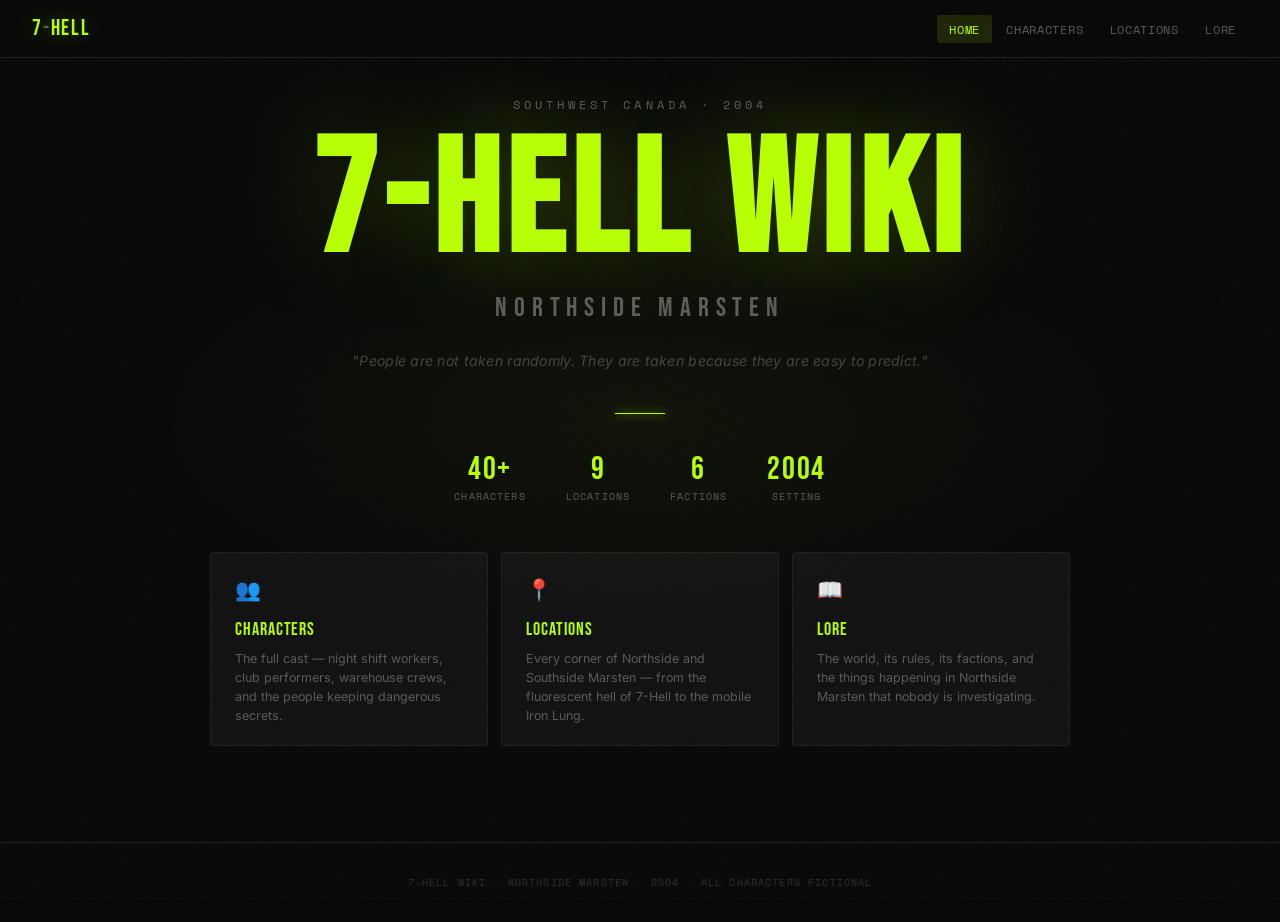
==== index.html @ 08b5dd9d "Initial commit: 7-Hell Wiki" ====
<!DOCTYPE html>
<html lang="en">
<head>
  <meta charset="UTF-8">
  <meta name="viewport" content="width=device-width, initial-scale=1.0">
  <title>7-Hell Wiki</title>
  <link rel="stylesheet" href="css/style.css">
</head>
<body>

<nav>
  <a class="nav-logo" href="index.html">7<span>-</span>HELL</a>
  <ul class="nav-links">
    <li><a href="index.html" class="active">Home</a></li>
    <li><a href="characters.html">Characters</a></li>
    <li><a href="locations.html">Locations</a></li>
    <li><a href="lore.html">Lore</a></li>
  </ul>
</nav>

<main class="hero">
  <p class="hero-eyebrow">Southwest Canada · 2004</p>
  <h1 class="hero-title">7-HELL WIKI</h1>
  <p class="hero-sub">Northside Marsten</p>
  <p class="hero-tagline">"People are not taken randomly. They are taken because they are easy to predict."</p>
  <div class="hero-divider"></div>

  <div class="hero-stats">
    <div class="hero-stat">
      <div class="hero-stat-num">40+</div>
      <div class="hero-stat-label">Characters</div>
    </div>
    <div class="hero-stat">
      <div class="hero-stat-num">9</div>
      <div class="hero-stat-label">Locations</div>
    </div>
    <div class="hero-stat">
      <div class="hero-stat-num">6</div>
      <div class="hero-stat-label">Factions</div>
    </div>
    <div class="hero-stat">
      <div class="hero-stat-num">2004</div>
      <div class="hero-stat-label">Setting</div>
    </div>
  </div>

  <div class="section-cards">
    <a class="section-card" href="characters.html">
      <div class="section-card-icon">👥</div>
      <div class="section-card-title">Characters</div>
      <div class="section-card-desc">The full cast — night shift workers, club performers, warehouse crews, and the people keeping dangerous secrets.</div>
    </a>
    <a class="section-card" href="locations.html">
      <div class="section-card-icon">📍</div>
      <div class="section-card-title">Locations</div>
      <div class="section-card-desc">Every corner of Northside and Southside Marsten — from the fluorescent hell of 7-Hell to the mobile Iron Lung.</div>
    </a>
    <a class="section-card" href="lore.html">
      <div class="section-card-icon">📖</div>
      <div class="section-card-title">Lore</div>
      <div class="section-card-desc">The world, its rules, its factions, and the things happening in Northside Marsten that nobody is investigating.</div>
    </a>
  </div>
</main>

<footer>
  7-Hell Wiki · Northside Marsten · 2004 · All characters fictional
</footer>

<script src="js/data.js"></script>
<script src="js/main.js"></script>
</body>
</html>
---- css/style.css ----
@import url('https://fonts.googleapis.com/css2?family=Bebas+Neue&family=Inter:wght@300;400;500;600&family=Space+Mono:wght@400;700&display=swap');

:root {
  --bg:            #080808;
  --bg-card:       #111111;
  --bg-card-hover: #181818;
  --border:        #1e1e1e;
  --border-mid:    #2e2e2e;
  --text:          #e0e0e0;
  --text-muted:    #5a5a5a;
  --text-dim:      #2e2e2e;
  --accent:        #b8ff02;
  --accent-dim:    #7aaa00;
  --accent-glow:   rgba(184,255,2,0.12);
  --red:           #cc2200;
  --nav-h:         58px;
  --radius:        3px;
  --font-head:     'Bebas Neue', sans-serif;
  --font-body:     'Inter', sans-serif;
  --font-mono:     'Space Mono', monospace;

  --c-nightshift:  #b8ff02;
  --c-dayshift:    #ffaa00;
  --c-conxtion:    #ff4db8;
  --c-dungeon:     #ff6b35;
  --c-ironlung:    #00c8e0;
  --c-beanies:     #8855ff;
  --c-npc:         #888888;
  --c-unknown:     #444444;
}

*, *::before, *::after { box-sizing: border-box; margin: 0; padding: 0; }
html { scroll-behavior: smooth; }

body {
  background: var(--bg);
  color: var(--text);
  font-family: var(--font-body);
  font-size: 15px;
  line-height: 1.6;
  min-height: 100vh;
  -webkit-font-smoothing: antialiased;
}

/* grain overlay */
body::after {
  content: '';
  position: fixed;
  inset: 0;
  pointer-events: none;
  z-index: 9999;
  opacity: 0.035;
  background-image: url("data:image/svg+xml,%3Csvg xmlns='http://www.w3.org/2000/svg' width='300' height='300'%3E%3Cfilter id='n'%3E%3CfeTurbulence type='fractalNoise' baseFrequency='0.85' numOctaves='4' stitchTiles='stitch'/%3E%3C/filter%3E%3Crect width='300' height='300' filter='url(%23n)'/%3E%3C/svg%3E");
  background-repeat: repeat;
  background-size: 300px 300px;
}

/* ── NAV ─────────────────────────────────────── */
nav {
  position: fixed;
  top: 0; left: 0; right: 0;
  height: var(--nav-h);
  background: rgba(8,8,8,0.94);
  border-bottom: 1px solid var(--border);
  backdrop-filter: blur(10px);
  z-index: 100;
  display: flex;
  align-items: center;
  padding: 0 2rem;
}

.nav-logo {
  font-family: var(--font-head);
  font-size: 1.4rem;
  letter-spacing: 0.08em;
  color: var(--accent);
  text-decoration: none;
  text-shadow: 0 0 20px rgba(184,255,2,0.4);
  flex-shrink: 0;
}

.nav-logo span { color: var(--text-muted); }

.nav-links {
  display: flex;
  gap: 0.15rem;
  list-style: none;
  margin-left: auto;
}

.nav-links a {
  color: var(--text-muted);
  text-decoration: none;
  font-size: 0.72rem;
  font-family: var(--font-mono);
  letter-spacing: 0.06em;
  text-transform: uppercase;
  padding: 0.35rem 0.75rem;
  border-radius: var(--radius);
  transition: color 0.15s, background 0.15s;
  white-space: nowrap;
}

.nav-links a:hover { color: var(--text); background: #1a1a1a; }
.nav-links a.active { color: var(--accent); background: var(--accent-glow); }

/* ── LAYOUT ──────────────────────────────────── */
.page-wrap {
  padding-top: calc(var(--nav-h) + 2.5rem);
  padding-bottom: 5rem;
  max-width: 1200px;
  margin: 0 auto;
  padding-left: 1.5rem;
  padding-right: 1.5rem;
}

/* ── HERO ─────────────────────────────────────── */
.hero {
  min-height: calc(100vh - var(--nav-h));
  display: flex;
  flex-direction: column;
  align-items: center;
  justify-content: center;
  text-align: center;
  padding: 4rem 2rem;
  position: relative;
}

.hero::before {
  content: '';
  position: absolute;
  inset: 0;
  background: radial-gradient(ellipse 55% 35% at 50% 50%, rgba(184,255,2,0.04) 0%, transparent 70%);
  pointer-events: none;
}

.hero-eyebrow {
  font-family: var(--font-mono);
  font-size: 0.72rem;
  letter-spacing: 0.35em;
  text-transform: uppercase;
  color: var(--text-muted);
  margin-bottom: 1.25rem;
}

.hero-title {
  font-family: var(--font-head);
  font-size: clamp(4.5rem, 13vw, 10rem);
  letter-spacing: 0.04em;
  line-height: 0.88;
  color: var(--accent);
  text-shadow: 0 0 100px rgba(184,255,2,0.25);
  margin-bottom: 0.75rem;
}

.hero-sub {
  font-family: var(--font-head);
  font-size: clamp(1.1rem, 2.5vw, 1.7rem);
  letter-spacing: 0.25em;
  color: var(--text-muted);
  margin-bottom: 1.25rem;
}

.hero-tagline {
  font-size: 0.88rem;
  color: #404040;
  font-style: italic;
  margin-bottom: 2.5rem;
  letter-spacing: 0.02em;
}

.hero-divider {
  width: 50px;
  height: 1px;
  background: var(--accent);
  margin: 0 auto 2.5rem;
  box-shadow: 0 0 10px var(--accent);
}

.hero-stats {
  display: flex;
  gap: 2.5rem;
  margin-bottom: 3rem;
  justify-content: center;
}

.hero-stat {
  text-align: center;
}

.hero-stat-num {
  font-family: var(--font-head);
  font-size: 2rem;
  color: var(--accent);
  letter-spacing: 0.05em;
  line-height: 1;
}

.hero-stat-label {
  font-family: var(--font-mono);
  font-size: 0.6rem;
  letter-spacing: 0.12em;
  text-transform: uppercase;
  color: var(--text-muted);
  margin-top: 0.2rem;
}

.section-cards {
  display: grid;
  grid-template-columns: repeat(auto-fit, minmax(200px, 1fr));
  gap: 0.85rem;
  width: 100%;
  max-width: 860px;
}

.section-card {
  background: var(--bg-card);
  border: 1px solid var(--border);
  border-radius: var(--radius);
  padding: 1.25rem 1.5rem;
  text-decoration: none;
  transition: border-color 0.2s, background 0.2s, transform 0.2s;
  display: flex;
  flex-direction: column;
  gap: 0.4rem;
  text-align: left;
}

.section-card:hover {
  border-color: var(--accent);
  background: var(--bg-card-hover);
  transform: translateY(-2px);
}

.section-card-icon { font-size: 1.3rem; margin-bottom: 0.1rem; }

.section-card-title {
  font-family: var(--font-head);
  font-size: 1.15rem;
  letter-spacing: 0.05em;
  color: var(--accent);
}

.section-card-desc {
  font-size: 0.78rem;
  color: var(--text-muted);
  line-height: 1.5;
}

/* ── PAGE HEADER ─────────────────────────────── */
.page-header {
  margin-bottom: 2.5rem;
  padding-bottom: 1.25rem;
  border-bottom: 1px solid var(--border);
}

.page-header h1 {
  font-family: var(--font-head);
  font-size: clamp(2.5rem, 6vw, 3.5rem);
  letter-spacing: 0.04em;
  color: var(--accent);
  line-height: 1;
  margin-bottom: 0.4rem;
}

.page-header p {
  color: var(--text-muted);
  font-size: 0.85rem;
}

/* ── FILTERS ─────────────────────────────────── */
.controls {
  display: flex;
  flex-wrap: wrap;
  align-items: center;
  gap: 0.75rem;
  margin-bottom: 1.75rem;
}

.search-wrap {
  position: relative;
  flex: 1;
  min-width: 180px;
  max-width: 300px;
}

.search-icon {
  position: absolute;
  left: 0.75rem;
  top: 50%;
  transform: translateY(-50%);
  color: var(--text-muted);
  font-size: 0.8rem;
  pointer-events: none;
}

.search-input {
  width: 100%;
  background: var(--bg-card);
  border: 1px solid var(--border);
  border-radius: var(--radius);
  color: var(--text);
  font-family: var(--font-body);
  font-size: 0.85rem;
  padding: 0.5rem 0.75rem 0.5rem 2.1rem;
  outline: none;
  transition: border-color 0.15s;
}

.search-input:focus { border-color: var(--border-mid); }
.search-input::placeholder { color: var(--text-muted); }

.filter-bar {
  display: flex;
  flex-wrap: wrap;
  gap: 0.4rem;
}

.filter-btn {
  background: var(--bg-card);
  border: 1px solid var(--border);
  color: var(--text-muted);
  font-family: var(--font-mono);
  font-size: 0.65rem;
  letter-spacing: 0.06em;
  text-transform: uppercase;
  padding: 0.35rem 0.8rem;
  border-radius: var(--radius);
  cursor: pointer;
  transition: all 0.15s;
  white-space: nowrap;
}

.filter-btn:hover { color: var(--text); border-color: var(--border-mid); }

.filter-btn.active {
  color: #080808;
  background: var(--fc, var(--accent));
  border-color: var(--fc, var(--accent));
  font-weight: 700;
}

/* ── CHARACTER GRID ──────────────────────────── */
.char-grid {
  display: grid;
  grid-template-columns: repeat(auto-fill, minmax(185px, 1fr));
  gap: 0.85rem;
}

.char-card {
  background: var(--bg-card);
  border: 1px solid var(--border);
  border-radius: var(--radius);
  overflow: hidden;
  cursor: pointer;
  transition: border-color 0.2s, transform 0.2s, box-shadow 0.2s;
  position: relative;
  display: block;
}

.char-card:hover {
  transform: translateY(-4px);
  box-shadow: 0 12px 30px rgba(0,0,0,0.5);
  border-color: var(--fc, var(--border-mid));
}

.char-card-img {
  width: 100%;
  aspect-ratio: 3/4;
  object-fit: cover;
  object-position: center top;
  display: block;
  filter: saturate(0.85);
  transition: filter 0.25s;
}

.char-card:hover .char-card-img { filter: saturate(1.05); }

.char-card-placeholder {
  width: 100%;
  aspect-ratio: 3/4;
  background: #111;
  display: flex;
  align-items: center;
  justify-content: center;
  color: var(--text-dim);
  font-size: 2.5rem;
}

.char-card-faction {
  position: absolute;
  top: 0.5rem;
  left: 0.5rem;
  font-family: var(--font-mono);
  font-size: 0.52rem;
  letter-spacing: 0.1em;
  text-transform: uppercase;
  background: rgba(8,8,8,0.88);
  color: var(--fc, var(--text-muted));
  padding: 0.18rem 0.45rem;
  border-radius: 2px;
  border: 1px solid var(--fc, var(--border));
  backdrop-filter: blur(4px);
}

.char-card-body {
  padding: 0.65rem 0.75rem 0.75rem;
  border-top: 2px solid var(--fc, var(--border));
}

.char-card-name {
  font-family: var(--font-head);
  font-size: 1.05rem;
  letter-spacing: 0.02em;
  color: var(--text);
  line-height: 1.1;
}

.char-card-meta {
  font-size: 0.68rem;
  color: var(--text-muted);
  margin-top: 0.15rem;
  font-family: var(--font-mono);
  white-space: nowrap;
  overflow: hidden;
  text-overflow: ellipsis;
}

.char-card.hidden { display: none; }

/* ── MODAL ───────────────────────────────────── */
.modal-backdrop {
  position: fixed;
  inset: 0;
  background: rgba(0,0,0,0.88);
  backdrop-filter: blur(6px);
  z-index: 200;
  display: none;
  align-items: flex-start;
  justify-content: center;
  padding: 2rem 1rem;
  overflow-y: auto;
}

.modal-backdrop.open { display: flex; }

.modal {
  background: var(--bg-card);
  border: 1px solid var(--border-mid);
  border-radius: var(--radius);
  max-width: 720px;
  width: 100%;
  margin: auto;
  position: relative;
  overflow: hidden;
}

.modal-inner {
  display: grid;
  grid-template-columns: 200px 1fr;
}

.modal-img-col { flex-shrink: 0; }

.modal-portrait {
  width: 100%;
  display: block;
  aspect-ratio: 3/4;
  object-fit: cover;
  object-position: center top;
}

.modal-portrait-placeholder {
  width: 100%;
  aspect-ratio: 3/4;
  background: #0e0e0e;
  display: flex;
  align-items: center;
  justify-content: center;
  color: var(--text-dim);
  font-size: 3rem;
}

.modal-body {
  padding: 1.5rem;
  overflow: hidden;
}

.modal-close {
  position: absolute;
  top: 0.6rem;
  right: 0.6rem;
  background: rgba(8,8,8,0.8);
  border: 1px solid var(--border-mid);
  color: var(--text-muted);
  width: 26px;
  height: 26px;
  border-radius: 50%;
  display: flex;
  align-items: center;
  justify-content: center;
  cursor: pointer;
  font-size: 14px;
  line-height: 1;
  transition: color 0.15s;
  z-index: 5;
}

.modal-close:hover { color: var(--text); }

.modal-faction-tag {
  font-family: var(--font-mono);
  font-size: 0.62rem;
  letter-spacing: 0.12em;
  text-transform: uppercase;
  color: var(--fc, var(--text-muted));
  margin-bottom: 0.3rem;
}

.modal-name {
  font-family: var(--font-head);
  font-size: 1.9rem;
  letter-spacing: 0.03em;
  color: var(--text);
  line-height: 1;
  margin-bottom: 0.25rem;
}

.modal-role {
  font-size: 0.76rem;
  color: var(--text-muted);
  font-family: var(--font-mono);
  margin-bottom: 1rem;
  padding-bottom: 1rem;
  border-bottom: 1px solid var(--border);
}

.modal-desc {
  font-size: 0.84rem;
  color: #999;
  line-height: 1.8;
  margin-bottom: 1.1rem;
}

.modal-traits {
  display: flex;
  flex-wrap: wrap;
  gap: 0.35rem;
  margin-bottom: 1.1rem;
}

.modal-trait {
  font-family: var(--font-mono);
  font-size: 0.62rem;
  letter-spacing: 0.04em;
  background: var(--border);
  color: var(--text-muted);
  padding: 0.18rem 0.5rem;
  border-radius: 2px;
}

.modal-details {
  display: flex;
  flex-direction: column;
  gap: 0.75rem;
}

.modal-detail-label {
  font-family: var(--font-mono);
  font-size: 0.6rem;
  letter-spacing: 0.12em;
  text-transform: uppercase;
  color: var(--fc, var(--accent-dim));
  margin-bottom: 0.15rem;
}

.modal-detail-value {
  font-size: 0.82rem;
  color: var(--text-muted);
  line-height: 1.65;
}

/* ── LOCATION GRID ───────────────────────────── */
.loc-grid {
  display: grid;
  grid-template-columns: repeat(auto-fill, minmax(320px, 1fr));
  gap: 1rem;
}

.loc-card {
  background: var(--bg-card);
  border: 1px solid var(--border);
  border-left: 3px solid var(--lc, var(--accent));
  border-radius: var(--radius);
  padding: 1.4rem;
  transition: background 0.2s, transform 0.2s;
}

.loc-card:hover {
  background: var(--bg-card-hover);
  transform: translateX(3px);
}

.loc-header {
  display: flex;
  align-items: flex-start;
  gap: 0.75rem;
  margin-bottom: 0.75rem;
}

.loc-icon { font-size: 1.4rem; margin-top: 0.1rem; flex-shrink: 0; }

.loc-title-block { flex: 1; min-width: 0; }

.loc-name {
  font-family: var(--font-head);
  font-size: 1.2rem;
  letter-spacing: 0.03em;
  color: var(--text);
  line-height: 1.1;
}

.loc-zone {
  font-family: var(--font-mono);
  font-size: 0.6rem;
  letter-spacing: 0.1em;
  text-transform: uppercase;
  color: var(--lc, var(--text-muted));
  margin-top: 0.15rem;
}

.loc-desc {
  font-size: 0.83rem;
  color: var(--text-muted);
  line-height: 1.75;
  margin-bottom: 0.75rem;
}

.loc-atmosphere {
  font-family: var(--font-mono);
  font-size: 0.7rem;
  color: #3a3a3a;
  font-style: italic;
  border-top: 1px solid var(--border);
  padding-top: 0.65rem;
  line-height: 1.5;
}

.loc-key-people {
  display: flex;
  flex-wrap: wrap;
  gap: 0.35rem;
  margin-top: 0.6rem;
}

.loc-person-tag {
  font-family: var(--font-mono);
  font-size: 0.6rem;
  letter-spacing: 0.04em;
  color: var(--lc, var(--text-muted));
  background: var(--border);
  padding: 0.15rem 0.45rem;
  border-radius: 2px;
}

/* ── LORE PAGE ───────────────────────────────── */
.lore-section { margin-bottom: 3.5rem; }

.lore-section h2 {
  font-family: var(--font-head);
  font-size: 1.9rem;
  letter-spacing: 0.05em;
  color: var(--accent);
  margin-bottom: 0.75rem;
  padding-bottom: 0.6rem;
  border-bottom: 1px solid var(--border);
}

.lore-section h3 {
  font-family: var(--font-head);
  font-size: 1.2rem;
  color: var(--text);
  margin: 1.5rem 0 0.5rem;
  letter-spacing: 0.03em;
}

.lore-section p {
  color: var(--text-muted);
  font-size: 0.87rem;
  line-height: 1.85;
  margin-bottom: 0.8rem;
}

.lore-grid {
  display: grid;
  grid-template-columns: repeat(auto-fill, minmax(260px, 1fr));
  gap: 0.85rem;
  margin: 1rem 0;
}

.lore-card {
  background: var(--bg-card);
  border: 1px solid var(--border);
  border-radius: var(--radius);
  padding: 1.1rem 1.25rem;
}

.lore-card-title {
  font-family: var(--font-head);
  font-size: 1.05rem;
  color: var(--text);
  margin-bottom: 0.4rem;
  letter-spacing: 0.03em;
}

.lore-card-body {
  font-size: 0.8rem;
  color: var(--text-muted);
  line-height: 1.7;
}

.lore-callout {
  background: #0d0d0d;
  border: 1px solid #1a1a1a;
  border-left: 3px solid var(--red);
  border-radius: var(--radius);
  padding: 1rem 1.25rem;
  margin: 1.5rem 0;
}

.lore-callout-label {
  font-family: var(--font-mono);
  font-size: 0.62rem;
  letter-spacing: 0.2em;
  text-transform: uppercase;
  color: var(--red);
  margin-bottom: 0.4rem;
}

.lore-callout p {
  margin-bottom: 0;
  font-style: italic;
}

.lore-obscured {
  background: var(--bg-card);
  border: 1px solid var(--border);
  border-radius: var(--radius);
  padding: 1.25rem;
  margin: 1rem 0;
  position: relative;
  overflow: hidden;
}

.lore-obscured-label {
  font-family: var(--font-mono);
  font-size: 0.62rem;
  letter-spacing: 0.2em;
  text-transform: uppercase;
  color: #333;
  margin-bottom: 0.5rem;
}

.lore-obscured p {
  color: #2a2a2a;
  font-size: 0.85rem;
  margin-bottom: 0.5rem;
  user-select: none;
  filter: blur(4px);
  transition: filter 0.3s, color 0.3s;
}

.lore-obscured:hover p {
  color: var(--text-muted);
  filter: blur(0);
}

.lore-obscured-hint {
  font-family: var(--font-mono);
  font-size: 0.65rem;
  color: #2a2a2a;
  letter-spacing: 0.1em;
  transition: color 0.3s;
}

.lore-obscured:hover .lore-obscured-hint { color: #404040; }

.faction-row {
  display: flex;
  flex-direction: column;
  gap: 0.75rem;
  margin: 1rem 0;
}

.faction-entry {
  display: grid;
  grid-template-columns: 160px 1fr;
  gap: 1rem;
  align-items: start;
  padding: 0.85rem 1rem;
  background: var(--bg-card);
  border: 1px solid var(--border);
  border-radius: var(--radius);
}

.faction-name {
  font-family: var(--font-head);
  font-size: 1.1rem;
  letter-spacing: 0.03em;
  color: var(--fc, var(--text));
}

.faction-sub {
  font-family: var(--font-mono);
  font-size: 0.6rem;
  letter-spacing: 0.08em;
  text-transform: uppercase;
  color: var(--text-muted);
  margin-top: 0.1rem;
}

.faction-desc {
  font-size: 0.82rem;
  color: var(--text-muted);
  line-height: 1.7;
}

/* ── RELATIONSHIP TAGS ───────────────────────── */
.modal-rel-label {
  font-family: var(--font-mono);
  font-size: 0.6rem;
  letter-spacing: 0.12em;
  text-transform: uppercase;
  color: var(--text-muted);
  margin-bottom: 0.4rem;
  margin-top: 0.75rem;
}

.modal-relationships {
  display: flex;
  flex-wrap: wrap;
  gap: 0.35rem;
  margin-bottom: 1rem;
}

.rel-tag {
  font-family: var(--font-mono);
  font-size: 0.65rem;
  letter-spacing: 0.04em;
  color: var(--fc, var(--text-muted));
  background: transparent;
  border: 1px solid var(--fc, var(--border-mid));
  padding: 0.2rem 0.55rem;
  border-radius: 2px;
  cursor: pointer;
  transition: background 0.15s, color 0.15s;
}

.rel-tag:hover {
  background: var(--fc, var(--border-mid));
  color: #080808;
}

/* ── CLICKABLE LOCATION TAGS ─────────────────── */
.loc-person-clickable {
  cursor: pointer;
  background: transparent;
  border: 1px solid var(--lc, var(--border));
  color: var(--lc, var(--text-muted));
  font-family: var(--font-mono);
  font-size: 0.6rem;
  letter-spacing: 0.04em;
  padding: 0.15rem 0.45rem;
  border-radius: 2px;
  transition: background 0.15s, color 0.15s;
}

.loc-person-clickable:hover {
  background: var(--lc, var(--border));
  color: #080808;
}

/* ── TIMELINE ────────────────────────────────── */
.timeline {
  position: relative;
  padding-left: 1.5rem;
  margin: 1.5rem 0;
}

.timeline::before {
  content: '';
  position: absolute;
  left: 0;
  top: 0.5rem;
  bottom: 0.5rem;
  width: 1px;
  background: var(--border-mid);
}

.timeline-entry {
  position: relative;
  margin-bottom: 2rem;
}

.timeline-entry::before {
  content: '';
  position: absolute;
  left: -1.5rem;
  top: 0.45rem;
  width: 7px;
  height: 7px;
  border-radius: 50%;
  background: var(--tc, var(--accent));
  box-shadow: 0 0 8px var(--tc, var(--accent));
  transform: translateX(-3px);
}

.timeline-phase {
  font-family: var(--font-mono);
  font-size: 0.62rem;
  letter-spacing: 0.15em;
  text-transform: uppercase;
  color: var(--tc, var(--accent));
  margin-bottom: 0.25rem;
}

.timeline-title {
  font-family: var(--font-head);
  font-size: 1.3rem;
  letter-spacing: 0.03em;
  color: var(--text);
  margin-bottom: 0.4rem;
}

.timeline-card-tag {
  font-family: var(--font-mono);
  font-size: 0.6rem;
  letter-spacing: 0.06em;
  color: var(--text-muted);
  background: var(--border);
  padding: 0.15rem 0.45rem;
  border-radius: 2px;
  display: inline-block;
  margin-bottom: 0.6rem;
}

.timeline-body {
  font-size: 0.84rem;
  color: var(--text-muted);
  line-height: 1.8;
}

.timeline-body p { margin-bottom: 0.5rem; }

/* ── FOOTER ──────────────────────────────────── */
footer {
  border-top: 1px solid var(--border);
  padding: 2rem;
  text-align: center;
  font-family: var(--font-mono);
  font-size: 0.6rem;
  letter-spacing: 0.12em;
  color: var(--text-dim);
  text-transform: uppercase;
}

/* ── UTILITIES ───────────────────────────────── */
.hidden { display: none !important; }

@media (max-width: 640px) {
  .modal-inner { grid-template-columns: 1fr; }
  .modal-portrait, .modal-portrait-placeholder { max-height: 260px; aspect-ratio: unset; }
  .nav-links a { padding: 0.35rem 0.5rem; font-size: 0.65rem; }
  .hero-stats { gap: 1.5rem; }
  .section-cards { grid-template-columns: 1fr 1fr; }
  .loc-grid { grid-template-columns: 1fr; }
  .char-grid { grid-template-columns: repeat(auto-fill, minmax(155px, 1fr)); }
  .faction-entry { grid-template-columns: 1fr; }
}
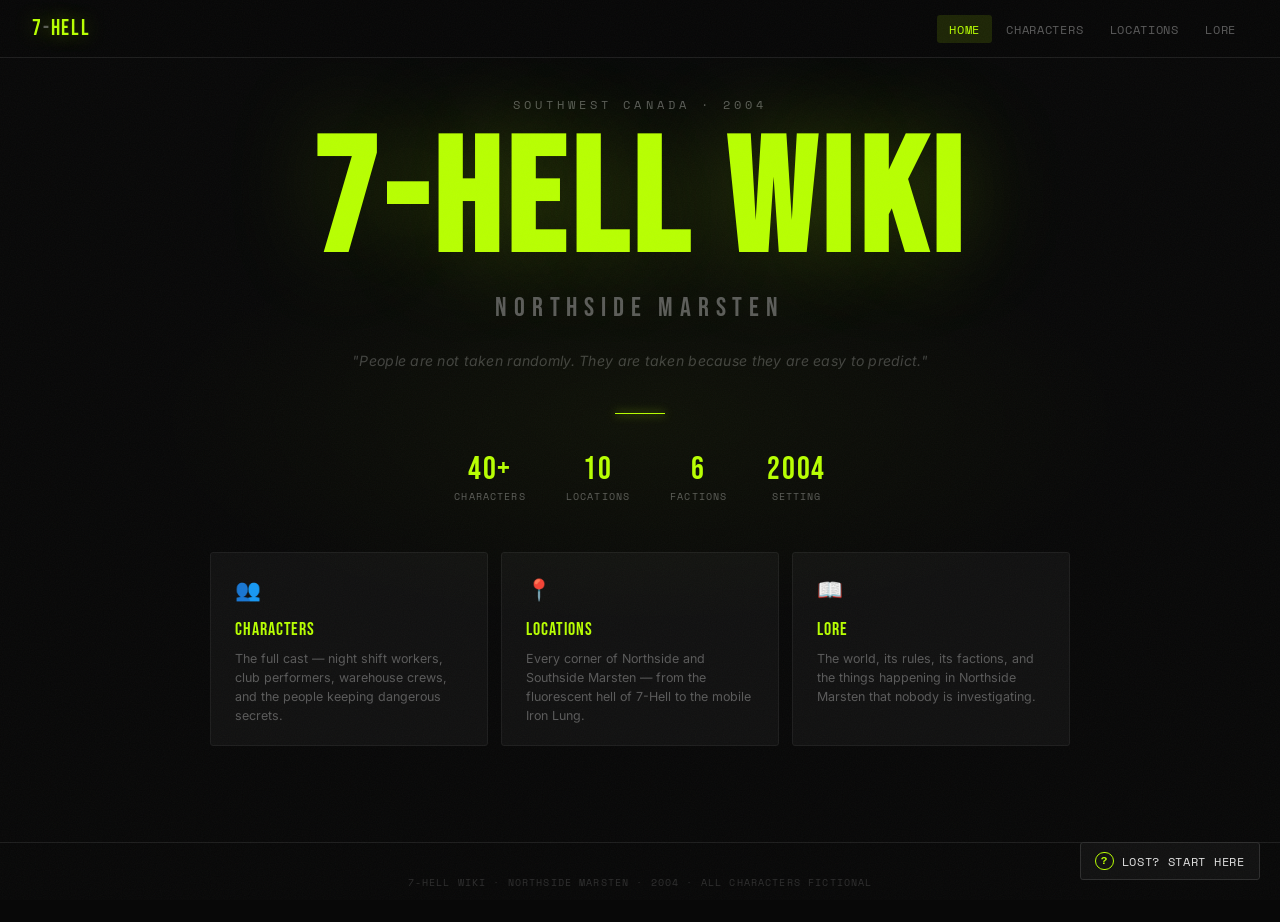
==== commit ce64c5a1: "Add Mercy Nix (community OC) + Riot on Wheels; refine Lorraine; Dylan pronoun fix - New character: M" ====
--- a/index.html
+++ b/index.html
@@ -31,7 +31,7 @@
       <div class="hero-stat-label">Characters</div>
     </div>
     <div class="hero-stat">
-      <div class="hero-stat-num">9</div>
+      <div class="hero-stat-num">10</div>
       <div class="hero-stat-label">Locations</div>
     </div>
     <div class="hero-stat">
--- a/css/style.css
+++ b/css/style.css
@@ -391,6 +391,7 @@
   position: absolute;
   top: 0.5rem;
   left: 0.5rem;
+  z-index: 1;
   font-family: var(--font-mono);
   font-size: 0.52rem;
   letter-spacing: 0.1em;
@@ -400,6 +401,23 @@
   padding: 0.18rem 0.45rem;
   border-radius: 2px;
   border: 1px solid var(--fc, var(--border));
+  backdrop-filter: blur(4px);
+}
+
+.char-card-community {
+  position: absolute;
+  top: 0.5rem;
+  right: 0.5rem;
+  z-index: 1;
+  font-family: var(--font-mono);
+  font-size: 0.48rem;
+  letter-spacing: 0.1em;
+  text-transform: uppercase;
+  background: rgba(8,8,8,0.88);
+  color: #555;
+  padding: 0.18rem 0.45rem;
+  border-radius: 2px;
+  border: 1px solid #2a2a2a;
   backdrop-filter: blur(4px);
 }
 
@@ -517,6 +535,24 @@
   margin-bottom: 0.3rem;
 }
 
+.modal-community {
+  font-family: var(--font-mono);
+  font-size: 0.58rem;
+  letter-spacing: 0.08em;
+  color: #4a4a4a;
+  margin-bottom: 0.3rem;
+}
+
+.modal-community a {
+  color: #5a5a5a;
+  text-decoration: none;
+}
+
+.modal-community a:hover {
+  color: var(--text-muted);
+  text-decoration: underline;
+}
+
 .modal-name {
   font-family: var(--font-head);
   font-size: 1.9rem;
@@ -942,6 +978,12 @@
   border-radius: 2px;
   display: inline-block;
   margin-bottom: 0.6rem;
+  text-decoration: none;
+}
+
+a.timeline-card-tag:hover {
+  color: var(--accent);
+  background: var(--accent-glow);
 }
 
 .timeline-body {
@@ -977,3 +1019,152 @@
   .char-grid { grid-template-columns: repeat(auto-fill, minmax(155px, 1fr)); }
   .faction-entry { grid-template-columns: 1fr; }
 }
+
+
+/* ── LOST? START HERE ─────────────────────────── */
+.starthere-btn {
+  position: fixed;
+  bottom: 1.25rem;
+  right: 1.25rem;
+  z-index: 500;
+  display: flex;
+  align-items: center;
+  gap: 0.5rem;
+  padding: 0.55rem 0.9rem;
+  background: var(--bg-card);
+  border: 1px solid var(--border-mid);
+  border-radius: var(--radius);
+  color: var(--text);
+  font-family: var(--font-mono);
+  font-size: 0.72rem;
+  letter-spacing: 0.06em;
+  text-transform: uppercase;
+  cursor: pointer;
+  transition: border-color 0.2s, box-shadow 0.2s, transform 0.2s;
+}
+.starthere-btn:hover {
+  border-color: var(--accent);
+  box-shadow: 0 0 18px var(--accent-glow);
+  transform: translateY(-1px);
+}
+.starthere-btn-q {
+  display: inline-flex;
+  align-items: center;
+  justify-content: center;
+  width: 1.15rem;
+  height: 1.15rem;
+  border: 1px solid var(--accent);
+  border-radius: 50%;
+  color: var(--accent);
+  font-weight: 700;
+  font-size: 0.7rem;
+  flex-shrink: 0;
+}
+
+.starthere-overlay {
+  position: fixed;
+  inset: 0;
+  z-index: 1000;
+  display: none;
+  align-items: flex-start;
+  justify-content: center;
+  padding: calc(var(--nav-h) + 1.5rem) 1rem 2rem;
+  background: rgba(8,8,8,0.88);
+  backdrop-filter: blur(6px);
+  overflow-y: auto;
+}
+.starthere-overlay.open { display: flex; }
+
+.starthere-panel {
+  position: relative;
+  width: 100%;
+  max-width: 660px;
+  background: var(--bg-card);
+  border: 1px solid var(--border-mid);
+  border-top: 2px solid var(--accent);
+  border-radius: var(--radius);
+  padding: 2rem 2.25rem 2.25rem;
+}
+
+.starthere-close {
+  position: absolute;
+  top: 0.9rem;
+  right: 0.9rem;
+  background: none;
+  border: 1px solid var(--border-mid);
+  border-radius: var(--radius);
+  color: var(--text-muted);
+  width: 1.9rem;
+  height: 1.9rem;
+  cursor: pointer;
+  transition: color 0.2s, border-color 0.2s;
+}
+.starthere-close:hover { color: var(--accent); border-color: var(--accent); }
+
+.starthere-eyebrow {
+  font-family: var(--font-mono);
+  font-size: 0.68rem;
+  letter-spacing: 0.12em;
+  text-transform: uppercase;
+  color: var(--text-muted);
+  margin-bottom: 0.35rem;
+}
+.starthere-title {
+  font-family: var(--font-head);
+  font-size: 2.2rem;
+  letter-spacing: 0.05em;
+  color: var(--accent);
+  text-shadow: 0 0 24px var(--accent-glow);
+  margin-bottom: 1.4rem;
+}
+
+.starthere-section { margin-bottom: 1.4rem; }
+.starthere-section:last-child { margin-bottom: 0; }
+
+.starthere-label {
+  font-family: var(--font-mono);
+  font-size: 0.68rem;
+  letter-spacing: 0.14em;
+  text-transform: uppercase;
+  color: var(--accent-dim);
+  border-bottom: 1px solid var(--border);
+  padding-bottom: 0.3rem;
+  margin-bottom: 0.6rem;
+}
+
+.starthere-section p,
+.starthere-section li {
+  font-size: 0.86rem;
+  color: var(--text);
+  line-height: 1.65;
+}
+.starthere-section strong { color: #fff; font-weight: 600; }
+.starthere-section ul { list-style: none; }
+.starthere-section li {
+  padding-left: 1rem;
+  position: relative;
+  margin-bottom: 0.4rem;
+}
+.starthere-section li::before {
+  content: ">";
+  position: absolute;
+  left: 0;
+  color: var(--accent-dim);
+  font-family: var(--font-mono);
+  font-size: 0.75rem;
+}
+.starthere-note {
+  margin-top: 0.7rem;
+  font-family: var(--font-mono);
+  font-size: 0.74rem !important;
+  color: var(--text-muted) !important;
+  font-style: italic;
+}
+.starthere-section a { color: var(--accent); text-decoration: none; }
+.starthere-section a:hover { text-decoration: underline; }
+
+@media (max-width: 600px) {
+  .starthere-btn { bottom: 0.9rem; right: 0.9rem; font-size: 0.66rem; }
+  .starthere-panel { padding: 1.5rem 1.25rem 1.5rem; }
+  .starthere-title { font-size: 1.8rem; }
+}
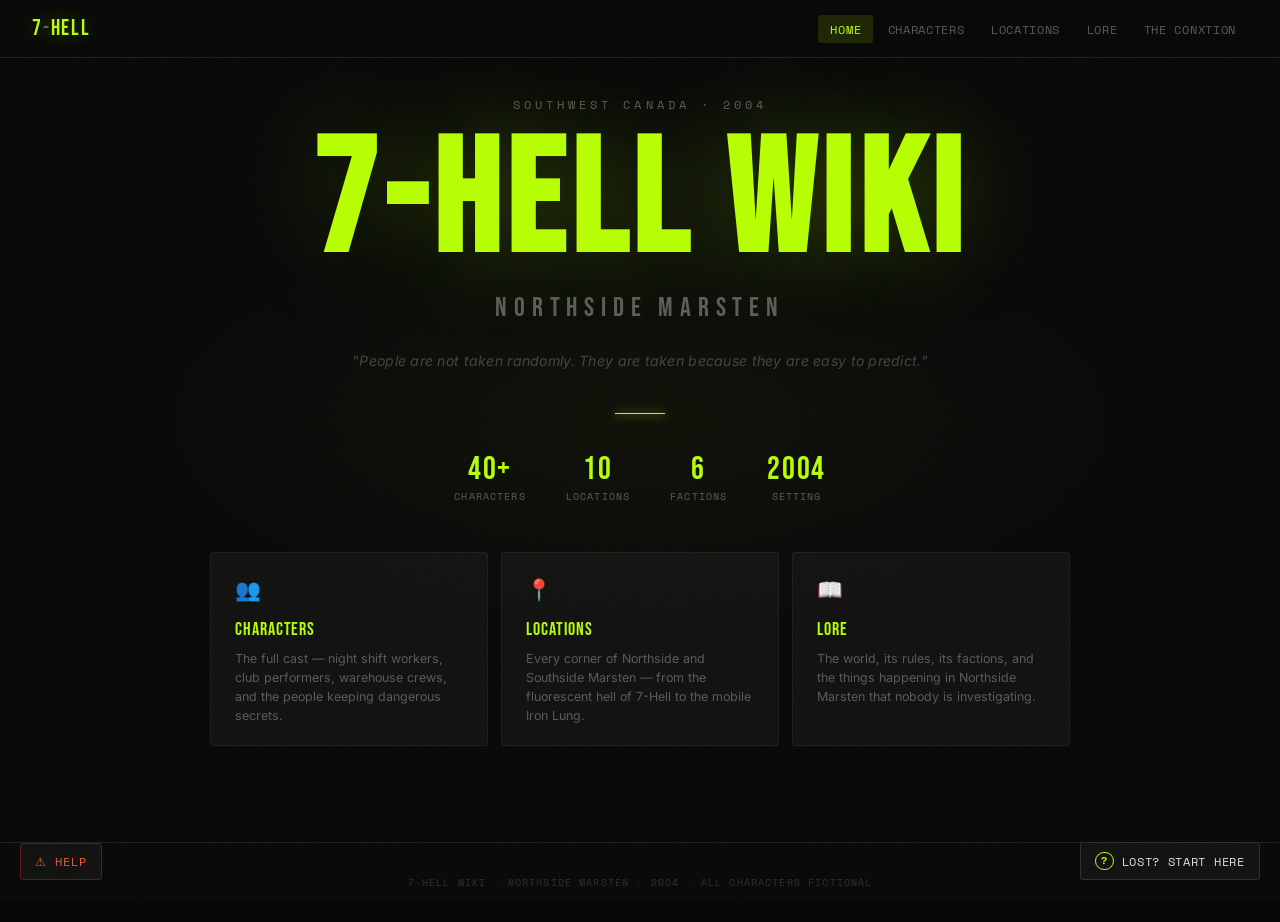
==== commit bed7bb4c: "Add ConXtion Chapter 1 cast (Endri, Magnus, Everette, Devin) + new lore page Four new characters joi" ====
--- a/index.html
+++ b/index.html
@@ -15,6 +15,7 @@
     <li><a href="characters.html">Characters</a></li>
     <li><a href="locations.html">Locations</a></li>
     <li><a href="lore.html">Lore</a></li>
+    <li><a href="conxtion-lore.html">The ConXtion</a></li>
   </ul>
 </nav>
 
--- a/css/style.css
+++ b/css/style.css
@@ -562,6 +562,25 @@
   margin-bottom: 0.25rem;
 }
 
+.modal-role .role-link {
+  color: inherit;
+  text-decoration: none;
+}
+
+.modal-role .role-link:hover {
+  color: var(--fc);
+  text-decoration: underline dotted;
+}
+
+/* touch devices can't hover — give the hidden doors a quiet, permanent tell */
+@media (hover: none) {
+  .modal-role .role-link {
+    color: var(--fc);
+    text-decoration: underline dotted;
+    text-underline-offset: 2px;
+  }
+}
+
 .modal-role {
   font-size: 0.76rem;
   color: var(--text-muted);
@@ -1168,3 +1187,194 @@
   .starthere-panel { padding: 1.5rem 1.25rem 1.5rem; }
   .starthere-title { font-size: 1.8rem; }
 }
+
+
+/* ── MODAL BOT LINKS ──────────────────────────── */
+.modal-bots {
+  display: flex;
+  flex-wrap: wrap;
+  gap: 0.4rem;
+  margin: 0.6rem 0 0.2rem;
+}
+.bot-tag {
+  display: inline-flex;
+  align-items: center;
+  gap: 0.35rem;
+  padding: 0.32rem 0.7rem;
+  background: rgba(184,255,2,0.06);
+  border: 1px solid var(--accent-dim);
+  border-radius: var(--radius);
+  color: var(--accent);
+  font-family: var(--font-mono);
+  font-size: 0.68rem;
+  letter-spacing: 0.05em;
+  text-transform: uppercase;
+  text-decoration: none;
+  transition: background 0.2s, box-shadow 0.2s;
+}
+.bot-tag:hover {
+  background: rgba(184,255,2,0.14);
+  box-shadow: 0 0 14px var(--accent-glow);
+}
+
+/* ── EMERGENCY HELP BUTTON ────────────────────── */
+.help-btn {
+  position: fixed;
+  bottom: 1.25rem;
+  left: 1.25rem;
+  z-index: 500;
+  padding: 0.55rem 0.9rem;
+  background: var(--bg-card);
+  border: 1px solid #5a1a10;
+  border-radius: var(--radius);
+  color: #e05c3a;
+  font-family: var(--font-mono);
+  font-size: 0.72rem;
+  letter-spacing: 0.08em;
+  text-transform: uppercase;
+  cursor: pointer;
+  animation: help-pulse 3s ease-in-out infinite;
+  transition: border-color 0.2s, box-shadow 0.2s;
+}
+.help-btn:hover {
+  border-color: var(--red);
+  box-shadow: 0 0 18px rgba(204,34,0,0.25);
+}
+@keyframes help-pulse {
+  0%, 100% { opacity: 0.85; }
+  50% { opacity: 1; }
+}
+
+/* page glitch */
+html.glitching {
+  animation: glitch-filter 1.3s steps(1) both;
+}
+html.glitching body {
+  animation: glitch-shake 0.11s steps(2) infinite;
+}
+html.glitching body::after {
+  opacity: 0.3;
+}
+@keyframes glitch-shake {
+  0%   { transform: translate(0, 0); }
+  20%  { transform: translate(-7px, 3px); }
+  40%  { transform: translate(5px, -4px) skewX(1.5deg); }
+  60%  { transform: translate(-3px, 5px); }
+  80%  { transform: translate(6px, -2px) skewX(-2deg); }
+  100% { transform: translate(-4px, 1px); }
+}
+@keyframes glitch-filter {
+  0%   { filter: none; }
+  12%  { filter: invert(1) hue-rotate(90deg); }
+  18%  { filter: none; }
+  34%  { filter: contrast(3) saturate(0); }
+  40%  { filter: none; }
+  55%  { filter: invert(1); }
+  60%  { filter: hue-rotate(180deg) saturate(4); }
+  68%  { filter: none; }
+  85%  { filter: contrast(5) brightness(0.4); }
+  100% { filter: none; }
+}
+
+/* help overlay */
+.help-overlay {
+  position: fixed;
+  inset: 0;
+  z-index: 1000;
+  display: none;
+  align-items: center;
+  justify-content: center;
+  padding: 1.5rem;
+  background: rgba(8,8,8,0.92);
+  backdrop-filter: blur(4px);
+}
+.help-overlay.open { display: flex; }
+
+.help-panel {
+  position: relative;
+  width: 100%;
+  max-width: 520px;
+  background: var(--bg-card);
+  border: 1px solid #3a1208;
+  border-top: 2px solid var(--red);
+  border-radius: var(--radius);
+  padding: 2rem 2.25rem;
+}
+.help-close {
+  position: absolute;
+  top: 0.9rem;
+  right: 0.9rem;
+  background: none;
+  border: 1px solid var(--border-mid);
+  border-radius: var(--radius);
+  color: var(--text-muted);
+  width: 1.9rem;
+  height: 1.9rem;
+  cursor: pointer;
+}
+.help-close:hover { color: var(--red); border-color: var(--red); }
+
+.help-eyebrow {
+  font-family: var(--font-mono);
+  font-size: 0.66rem;
+  letter-spacing: 0.14em;
+  text-transform: uppercase;
+  color: var(--text-muted);
+}
+.help-title {
+  font-family: var(--font-head);
+  font-size: 2.4rem;
+  letter-spacing: 0.06em;
+  color: #e05c3a;
+  margin: 0.2rem 0 0.1rem;
+  text-shadow: 2px 0 rgba(0,200,224,0.35), -2px 0 rgba(204,34,0,0.35);
+}
+.help-flicker {
+  position: relative;
+  height: 1.2rem;
+  margin-bottom: 1.1rem;
+  font-family: var(--font-mono);
+  font-size: 0.7rem;
+  letter-spacing: 0.1em;
+}
+.help-flicker span { position: absolute; left: 0; top: 0; }
+.hf-a { color: var(--text-muted); animation: hf-swap-a 4s steps(1) infinite; }
+.hf-b { color: var(--red); animation: hf-swap-b 4s steps(1) infinite; }
+@keyframes hf-swap-a { 0%, 100% { opacity: 1; } 82% { opacity: 1; } 84%, 96% { opacity: 0; } 98% { opacity: 1; } }
+@keyframes hf-swap-b { 0%, 82% { opacity: 0; } 84%, 96% { opacity: 1; } 98%, 100% { opacity: 0; } }
+
+.help-list { list-style: none; }
+.help-list li {
+  font-size: 0.85rem;
+  color: var(--text);
+  line-height: 1.6;
+  padding-left: 1rem;
+  position: relative;
+  margin-bottom: 0.45rem;
+}
+.help-list li::before {
+  content: ">";
+  position: absolute;
+  left: 0;
+  color: #7a2a15;
+  font-family: var(--font-mono);
+}
+.help-footer {
+  margin-top: 1.2rem;
+  font-family: var(--font-mono);
+  font-size: 0.68rem;
+  color: var(--text-dim);
+  font-style: italic;
+}
+
+@media (max-width: 600px) {
+  .help-btn { bottom: 0.9rem; left: 0.9rem; font-size: 0.66rem; }
+  .help-panel { padding: 1.5rem 1.25rem; }
+}
+
+.loc-bots {
+  display: flex;
+  flex-wrap: wrap;
+  gap: 0.4rem;
+  margin-top: 0.7rem;
+}
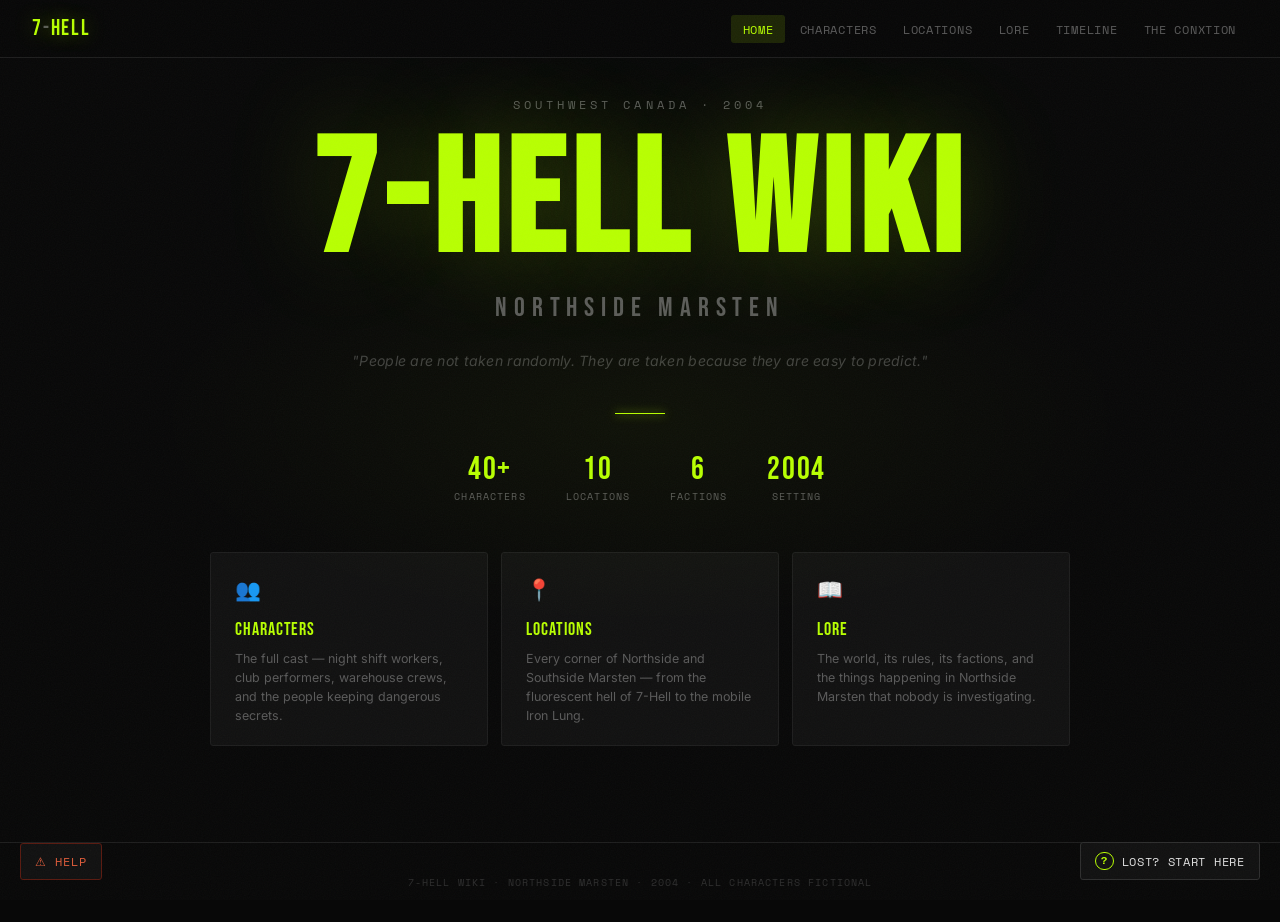
==== commit c3a7d6cd: "Add dedicated Timeline page, Chapter VII entry, confirm Russell's death - New timeline.html: moves S" ====
--- a/index.html
+++ b/index.html
@@ -15,6 +15,7 @@
     <li><a href="characters.html">Characters</a></li>
     <li><a href="locations.html">Locations</a></li>
     <li><a href="lore.html">Lore</a></li>
+    <li><a href="timeline.html">Timeline</a></li>
     <li><a href="conxtion-lore.html">The ConXtion</a></li>
   </ul>
 </nav>
